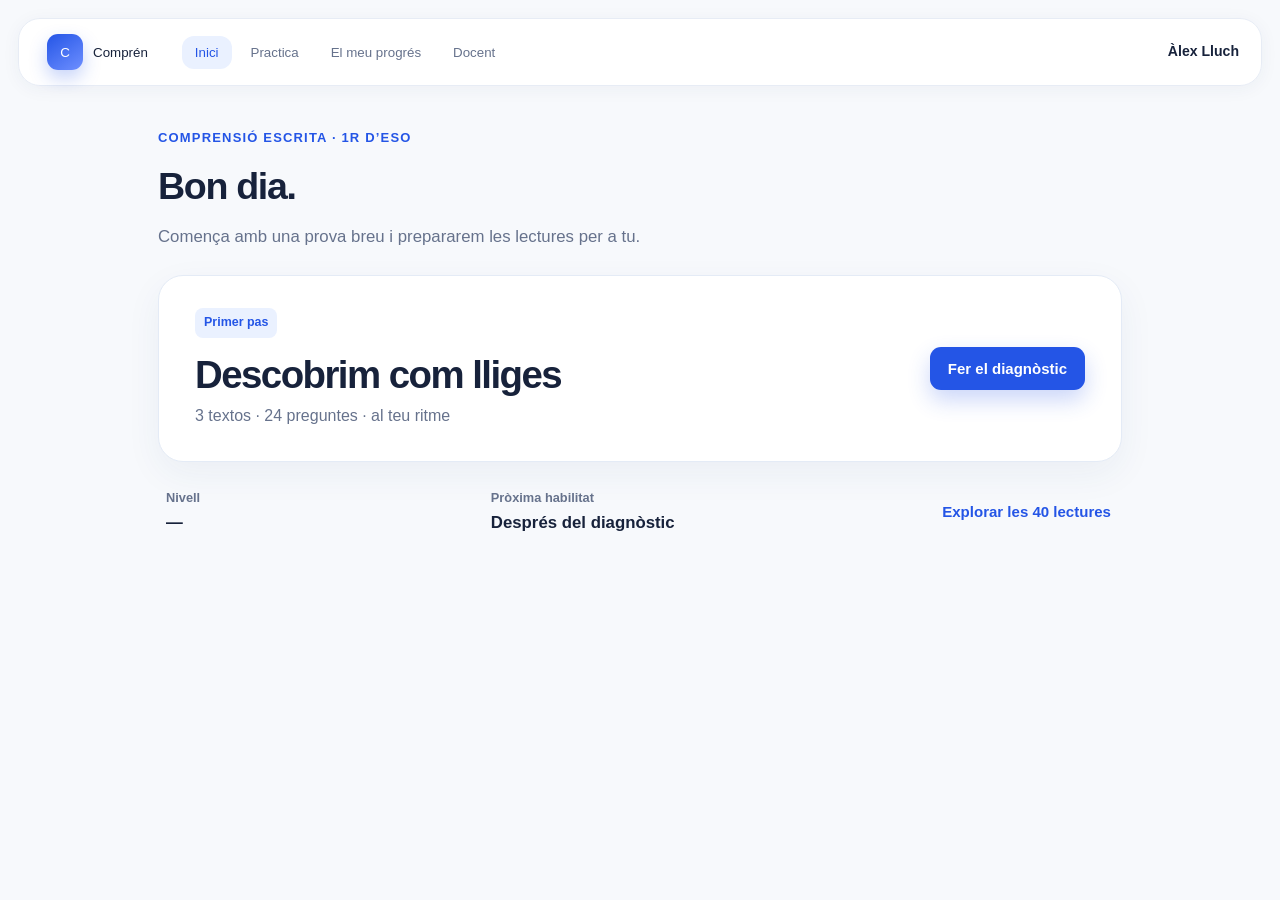
==== compren/index.html @ 8b27f5d4 "Publica Comprén: còpia del site de comprensió escrita per a 1r d’ESO" ====
<!doctype html>
<html lang="ca">
<head>
  <meta charset="utf-8">
  <meta name="viewport" content="width=device-width,initial-scale=1">
  <meta name="theme-color" content="#f3f7ff">
  <meta name="description" content="Entrenament adaptatiu de comprensió escrita en valencià per a 1r d’ESO.">
  <title>Comprén · Lectura que avança amb tu</title>
  <link rel="icon" type="image/svg+xml" href="data:image/svg+xml,%3Csvg xmlns='http://www.w3.org/2000/svg' viewBox='0 0 64 64'%3E%3Crect width='64' height='64' rx='16' fill='%232455e6'/%3E%3Cpath d='M18 17h20a8 8 0 0 1 8 8v22H26a8 8 0 0 1-8-8z' fill='white'/%3E%3Cpath d='M26 25h13M26 32h13M26 39h8' stroke='%232455e6' stroke-width='3' stroke-linecap='round'/%3E%3C/svg%3E">
  <link rel="stylesheet" href="styles.css">
</head>
<body>
  <div class="shell">
    <header class="topbar">
      <button class="brand" data-view="home" aria-label="Anar a l’inici">
        <span class="brandmark" aria-hidden="true">C</span><span>Comprén</span>
      </button>
      <nav aria-label="Navegació principal">
        <button class="nav-item active" data-view="home">Inici</button>
        <button class="nav-item" data-view="practice">Practica</button>
        <button class="nav-item" data-view="progress">El meu progrés</button>
        <button class="nav-item" data-view="teacher">Docent</button>
      </nav>
      <div class="site-credit"><strong>Àlex Lluch</strong></div>
    </header>
    <main id="app" tabindex="-1"></main>
  </div>
  <div id="toast" role="status" aria-live="polite"></div>
  <script src="bank.js"></script>
  <script src="app.js"></script>
</body>
</html>
---- compren/styles.css ----
:root{--ink:#17223b;--muted:#66728c;--line:#dfe6f2;--blue:#2455e6;--blue2:#6e8fff;--sky:#eaf1ff;--mint:#dff8ed;--green:#16845b;--amber:#fff1cf;--red:#b93d52;--white:#fff;--panel:rgba(255,255,255,.82);--shadow:0 18px 50px rgba(49,74,128,.12);font-family:Inter,ui-rounded,"SF Pro Rounded","Segoe UI",sans-serif;color:var(--ink);background:#edf3ff;font-synthesis:none}
*{box-sizing:border-box}body{margin:0;min-height:100vh;background:radial-gradient(circle at 8% 0%,#dfeaff 0,transparent 31%),radial-gradient(circle at 92% 18%,#e0faf0 0,transparent 26%),#f6f8fc;font-size:16px;line-height:1.55}.shell{max-width:1440px;margin:auto;min-height:100vh;padding:18px}.topbar{height:68px;display:flex;align-items:center;gap:28px;padding:0 22px;border:1px solid rgba(255,255,255,.8);background:rgba(255,255,255,.76);backdrop-filter:blur(22px);border-radius:22px;box-shadow:0 8px 30px rgba(54,70,110,.08);position:sticky;top:12px;z-index:20}.brand{border:0;background:none;display:flex;align-items:center;gap:10px;color:var(--ink);font:800 20px inherit;cursor:pointer}.brandmark{display:grid;place-items:center;width:36px;height:36px;border-radius:11px;background:linear-gradient(145deg,var(--blue),#6e8fff);color:#fff;box-shadow:0 8px 18px rgba(36,85,230,.26)}nav{display:flex;gap:6px;flex:1}.nav-item{border:0;background:transparent;color:var(--muted);padding:9px 13px;border-radius:12px;font:650 14px inherit;cursor:pointer}.nav-item:hover,.nav-item.active{color:var(--blue);background:var(--sky)}.profile-chip{display:flex;align-items:center;gap:8px;font-size:14px}.profile-chip span{display:grid;place-items:center;width:34px;height:34px;border-radius:50%;background:#17223b;color:#fff;font-weight:800}button{font-family:inherit}.page{max-width:1180px;margin:0 auto;padding:48px 8px 64px}.eyebrow{margin:0 0 9px;color:var(--blue);font-weight:800;font-size:13px;letter-spacing:.09em;text-transform:uppercase}.hero{display:grid;grid-template-columns:minmax(0,1.45fr) minmax(280px,.75fr);gap:22px;align-items:stretch}.hero-main,.card,.side-card,.activity-pane{background:var(--panel);border:1px solid rgba(255,255,255,.92);box-shadow:var(--shadow);border-radius:28px}.hero-main{padding:42px;min-height:330px;position:relative;overflow:hidden}.hero-main:after{content:"";position:absolute;width:240px;height:240px;border-radius:50%;background:linear-gradient(135deg,rgba(36,85,230,.14),rgba(61,213,154,.13));right:-75px;bottom:-90px}.hero h1{font-size:clamp(2.2rem,5vw,4.4rem);letter-spacing:-.055em;line-height:.98;max-width:670px;margin:0 0 20px}.lead{color:var(--muted);font-size:1.1rem;max-width:590px;margin:0 0 28px}.btn{border:0;border-radius:14px;padding:13px 18px;font-weight:800;font-size:15px;cursor:pointer;transition:.18s transform,.18s box-shadow}.btn:hover{transform:translateY(-1px)}.btn-primary{background:var(--blue);color:#fff;box-shadow:0 10px 22px rgba(36,85,230,.24)}.btn-secondary{background:#fff;color:var(--ink);border:1px solid var(--line)}.btn-ghost{background:var(--sky);color:var(--blue)}.btn:disabled{opacity:.45;cursor:not-allowed;transform:none}.hero-actions{display:flex;gap:10px;flex-wrap:wrap}.hero-side{display:grid;gap:16px}.side-card{padding:25px}.level-orbit{display:flex;align-items:center;gap:18px}.level-ring{width:88px;height:88px;border-radius:50%;display:grid;place-items:center;background:conic-gradient(var(--blue) 0 58%,#e6ebf5 58%);position:relative}.level-ring:after{content:"";position:absolute;inset:8px;background:white;border-radius:50%}.level-ring strong{z-index:1;font-size:27px}.side-card h3,.card h3{margin:0 0 5px}.side-card p,.card p{margin:0;color:var(--muted)}.streak{background:linear-gradient(145deg,#17223b,#263858);color:#fff}.streak p{color:#cdd8ed}.streak strong{font-size:2rem}.section-head{display:flex;align-items:end;justify-content:space-between;margin:42px 0 16px}.section-head h2,.page-title{margin:0;font-size:clamp(1.55rem,3vw,2.35rem);letter-spacing:-.035em}.grid3{display:grid;grid-template-columns:repeat(3,1fr);gap:16px}.card{padding:24px}.skill-icon{width:44px;height:44px;border-radius:14px;display:grid;place-items:center;background:var(--sky);color:var(--blue);font-weight:900;margin-bottom:25px}.metric{font-size:1.75rem;font-weight:850;letter-spacing:-.04em}.progress-track{height:9px;border-radius:99px;background:#e9edf5;overflow:hidden;margin-top:12px}.progress-fill{height:100%;border-radius:inherit;background:linear-gradient(90deg,var(--blue),#6e8fff)}.window{border-radius:28px;overflow:hidden;background:rgba(255,255,255,.9);border:1px solid #fff;box-shadow:var(--shadow)}.windowbar{height:48px;display:flex;align-items:center;padding:0 18px;border-bottom:1px solid var(--line);gap:8px}.dot{width:11px;height:11px;border-radius:50%}.dot.red{background:#ff6b63}.dot.amber{background:#ffc34c}.dot.green{background:#35c759}.activity-top{display:flex;justify-content:space-between;align-items:center;padding:18px 24px;background:#f9fbff;border-bottom:1px solid var(--line)}.question-count{font-size:14px;color:var(--muted);font-weight:700}.activity-grid{display:grid;grid-template-columns:minmax(0,1.12fr) minmax(340px,.88fr);min-height:600px}.reading{padding:36px 42px;border-right:1px solid var(--line);overflow:auto}.reading h1{font-size:2rem;line-height:1.15;letter-spacing:-.035em;margin:8px 0 22px}.reading-body{font-family:Georgia,"Times New Roman",serif;font-size:1.12rem;line-height:1.86;color:#26334c;white-space:pre-line}.meta-row{display:flex;gap:8px;flex-wrap:wrap}.tag{display:inline-flex;padding:5px 9px;border-radius:999px;background:var(--sky);color:var(--blue);font-size:12px;font-weight:800}.question{padding:36px;display:flex;flex-direction:column}.question h2{font-size:1.5rem;line-height:1.3;margin:12px 0 22px}.options{display:grid;gap:10px}.option{display:flex;gap:12px;align-items:flex-start;width:100%;text-align:left;border:1px solid var(--line);background:#fff;border-radius:15px;padding:14px 15px;color:var(--ink);font-size:15px;cursor:pointer}.option:hover{border-color:#9ab0f0;background:#f9fbff}.option.selected{border-color:var(--blue);background:var(--sky);box-shadow:0 0 0 2px rgba(36,85,230,.08)}.letter{flex:0 0 26px;height:26px;border-radius:8px;background:#eef2f8;display:grid;place-items:center;font-size:12px;font-weight:900}.option.selected .letter{background:var(--blue);color:#fff}.question-actions{margin-top:auto;padding-top:26px;display:flex;justify-content:space-between;gap:10px}.feedback{margin:18px 0 0;padding:15px;border-radius:15px;background:var(--amber);color:#715516}.feedback.good{background:var(--mint);color:#126647}.feedback strong{display:block;margin-bottom:3px}.diagnostic-intro{display:grid;grid-template-columns:1fr .85fr;gap:22px}.checklist{list-style:none;padding:0;margin:24px 0}.checklist li{padding:10px 0 10px 32px;position:relative}.checklist li:before{content:"✓";position:absolute;left:0;top:10px;width:22px;height:22px;border-radius:7px;background:var(--mint);color:var(--green);display:grid;place-items:center;font-weight:900}.mini-preview{background:linear-gradient(155deg,#17223b,#2c4272);color:white}.mini-preview p{color:#cfd8ed}.skill-list{display:grid;gap:15px;margin-top:22px}.skill-row{display:grid;grid-template-columns:150px 1fr 50px;gap:12px;align-items:center}.skill-row .progress-track{margin:0}.skill-row b:last-child{text-align:right}.callout{padding:20px;border-radius:20px;background:linear-gradient(125deg,var(--sky),#eefbf6);border:1px solid #dce8ff}.level-map{display:grid;grid-template-columns:repeat(6,1fr);gap:10px;margin-top:24px}.level-node{background:#fff;border:1px solid var(--line);border-radius:16px;padding:17px 12px;text-align:center}.level-node.active{color:#fff;background:var(--blue);border-color:var(--blue);transform:translateY(-4px);box-shadow:0 10px 20px rgba(36,85,230,.2)}.level-node strong{display:block;font-size:1.4rem}.table-wrap{overflow:auto;border-radius:22px;border:1px solid var(--line);background:#fff}table{width:100%;border-collapse:collapse;min-width:760px}th,td{text-align:left;padding:15px 16px;border-bottom:1px solid var(--line)}th{background:#f7f9fd;color:var(--muted);font-size:13px}td{font-size:14px}.status{font-weight:800}.status.warn{color:#b46b08}.teacher-summary{display:grid;grid-template-columns:1.4fr .6fr;gap:16px;margin-bottom:20px}.donut{width:118px;height:118px;border-radius:50%;margin:18px auto;background:conic-gradient(var(--blue) 0 41%,#43c68f 41% 68%,#ffc75b 68% 86%,#e6ebf5 86%);display:grid;place-items:center}.donut:after{content:"24";display:grid;place-items:center;background:#fff;width:76px;height:76px;border-radius:50%;font-weight:900;font-size:1.5rem}.empty{text-align:center;padding:70px 20px}.empty .skill-icon{margin:0 auto 18px}.library-grid{display:grid;grid-template-columns:repeat(3,1fr);gap:14px}.reading-card{cursor:pointer;transition:.18s transform,.18s border}.reading-card:hover{transform:translateY(-3px);border-color:#a9baf0}.reading-card .meta-row{margin-bottom:18px}#toast{position:fixed;left:50%;bottom:24px;transform:translate(-50%,20px);background:#17223b;color:#fff;padding:12px 18px;border-radius:13px;font-weight:700;opacity:0;pointer-events:none;transition:.25s;z-index:50}#toast.show{opacity:1;transform:translate(-50%,0)}
@media(max-width:900px){.topbar{gap:12px}.topbar nav{position:fixed;left:18px;right:18px;bottom:12px;height:62px;background:rgba(255,255,255,.93);backdrop-filter:blur(20px);border:1px solid #fff;border-radius:20px;padding:7px;box-shadow:var(--shadow);z-index:30}.nav-item{flex:1;font-size:12px;padding:6px}.profile-chip b{display:none}.hero,.diagnostic-intro,.teacher-summary{grid-template-columns:1fr}.hero-main{padding:30px}.grid3,.library-grid{grid-template-columns:1fr 1fr}.activity-grid{grid-template-columns:1fr}.reading{border-right:0;border-bottom:1px solid var(--line);max-height:50vh}.question{min-height:560px}.level-map{grid-template-columns:repeat(3,1fr)}.page{padding-bottom:100px}}
@media(max-width:600px){.shell{padding:10px}.topbar{height:58px;padding:0 14px;border-radius:17px}.brandmark{width:32px;height:32px}.profile-chip{margin-left:auto}.topbar>nav{left:10px;right:10px}.page{padding-top:28px}.hero-main,.side-card,.card{border-radius:22px}.hero-main{min-height:0;padding:26px 22px}.hero h1{font-size:2.45rem}.grid3,.library-grid{grid-template-columns:1fr}.activity-top{padding:14px 16px}.reading{padding:26px 22px}.question{padding:26px 20px}.skill-row{grid-template-columns:105px 1fr 42px}.level-map{grid-template-columns:repeat(2,1fr)}}
@media(prefers-reduced-motion:reduce){*{scroll-behavior:auto!important;transition:none!important}}

/* Biblioteca compacta i superfície de lectura. */
body{background:#f7f9fc}.topbar{background:rgba(255,255,255,.94);box-shadow:0 3px 18px rgba(32,50,89,.05);border:1px solid #e7ecf5}.page{padding-top:42px}.card,.window{box-shadow:0 8px 28px rgba(32,50,89,.055);border:1px solid #e8edf6}.home-page,.practice-page{max-width:980px}.quiet-intro{font-size:1.05rem;color:var(--muted);margin:9px 0 25px}.focus-card{display:flex;align-items:center;justify-content:space-between;gap:28px;background:#fff;border:1px solid #e4ebf6;border-radius:25px;padding:32px 36px;box-shadow:0 12px 36px rgba(34,62,118,.06)}.focus-card h2{font-size:clamp(1.65rem,3vw,2.45rem);line-height:1.15;letter-spacing:-.04em;margin:15px 0 7px}.focus-card p{color:var(--muted);margin:0}.focus-card .btn{white-space:nowrap}.home-quick{display:grid;grid-template-columns:1fr 1.4fr auto;gap:16px;align-items:center;padding:26px 8px}.home-quick>div{display:grid;gap:2px}.quick-label{font-size:.8rem;font-weight:700;color:var(--muted)}.home-quick strong{font-size:1.05rem}.quiet-link{background:transparent;border:0;color:var(--blue);font-size:.94rem;font-weight:750;padding:8px 3px;cursor:pointer;text-align:left}.quiet-link:hover{text-decoration:underline}.library-entry{display:flex;justify-content:space-between;align-items:center;gap:18px;margin-top:46px;border-top:1px solid var(--line);padding:26px 2px 0}.library-entry h2{margin:0;font-size:1.35rem;letter-spacing:-.025em}.library-entry p{color:var(--muted);margin:2px 0 0}.bank-panel{margin-top:22px;background:#fff;border:1px solid #e8edf6;border-radius:22px;padding:20px;box-shadow:0 8px 28px rgba(32,50,89,.045)}.bank-controls{display:flex;gap:10px}.search-wrap{flex:1}.search-wrap input,.select-wrap select{height:46px;width:100%;font:inherit;font-size:.95rem;color:var(--ink);border:1px solid var(--line);border-radius:12px;background:#fff;padding:0 14px}.search-wrap input:focus,.select-wrap select:focus{outline:2px solid #98b2ff;outline-offset:1px}.select-wrap{width:195px}.bank-count{color:var(--muted);font-size:.85rem;margin:15px 2px 6px}.bank-list{border-top:1px solid var(--line)}.bank-row{display:flex;justify-content:space-between;align-items:center;gap:15px;width:100%;padding:15px 7px;border:0;border-bottom:1px solid var(--line);background:#fff;text-align:left;cursor:pointer;color:var(--ink)}.bank-row:hover{background:#f8faff}.bank-row strong{display:block;font-size:1rem}.bank-row small{display:block;color:var(--muted);font-size:.84rem;margin-top:2px}.bank-row-meta{flex:0 0 115px;text-align:right;color:var(--muted);font-size:.83rem}.bank-pages{display:flex;justify-content:center;align-items:center;gap:14px;margin-top:18px;color:var(--muted);font-size:.88rem}.bank-pages .btn{padding:8px 13px;font-size:.88rem}.bank-empty{padding:26px;text-align:center;color:var(--muted)}.sr-only{position:absolute;width:1px;height:1px;padding:0;margin:-1px;overflow:hidden;clip:rect(0,0,0,0);white-space:nowrap;border:0}.activity-page{max-width:1280px;padding-top:22px}.activity-page .window{border-radius:22px}.activity-top{background:#fff;padding:14px 26px}.activity-progress{width:110px}.activity-grid{min-height:640px;grid-template-columns:minmax(0,1.15fr) minmax(360px,.85fr)}.reading{padding:35px 44px;background:#fff}.reading-body{font-size:1.105rem;line-height:1.82;max-width:68ch}.question{padding:36px 38px;background:#fcfdff}.question h2{font-size:1.42rem}.question .eyebrow{font-size:.8rem}.option{border-radius:12px}.tag{border-radius:8px}.focus-card .tag{font-size:.78rem}.btn{border-radius:11px}
@media(max-width:900px){.focus-card{padding:27px}.activity-grid{grid-template-columns:1fr}.activity-page .reading{max-height:52vh;overflow:auto;border-right:0;border-bottom:1px solid var(--line)}.activity-page .question{min-height:500px}.home-quick{grid-template-columns:1fr 1fr}.home-quick .quiet-link{grid-column:1/-1}}
@media(max-width:600px){.page{padding-top:26px}.focus-card{align-items:flex-start;flex-direction:column;gap:22px;padding:25px 22px}.focus-card .btn{width:100%}.library-entry{align-items:flex-start;flex-direction:column}.library-entry .btn{width:100%}.bank-panel{padding:15px}.bank-controls{flex-direction:column}.select-wrap{width:100%}.bank-row-meta{flex-basis:95px}.activity-top{padding:10px 16px}.activity-progress{width:55px}.activity-page .reading{padding:26px 22px}.activity-page .question{padding:26px 20px}}
.activity-page .question-actions{margin-top:15px;padding-top:14px;justify-content:flex-end}
.site-credit{white-space:nowrap;color:var(--ink);font-size:.88rem}.site-credit strong{font-weight:750}.bank-row-end{display:flex;align-items:center;gap:16px;flex:0 0 auto}.bank-row-open{display:inline-block;padding:2px 0;color:var(--blue);font-size:.85rem;font-weight:750}.bank-row:hover .bank-row-open,.bank-row:focus-visible .bank-row-open{text-decoration:underline}.bank-row:focus-visible,.quiet-link:focus-visible{outline:2px solid var(--blue);outline-offset:2px}#bank-panel{scroll-margin-top:105px}.activity-top .quiet-link{padding:3px 0;font-size:.86rem}
@media(max-width:600px){.site-credit{font-size:.82rem}.bank-row-end{gap:9px}.bank-row-meta{display:none}.bank-row-open{font-size:.82rem}}
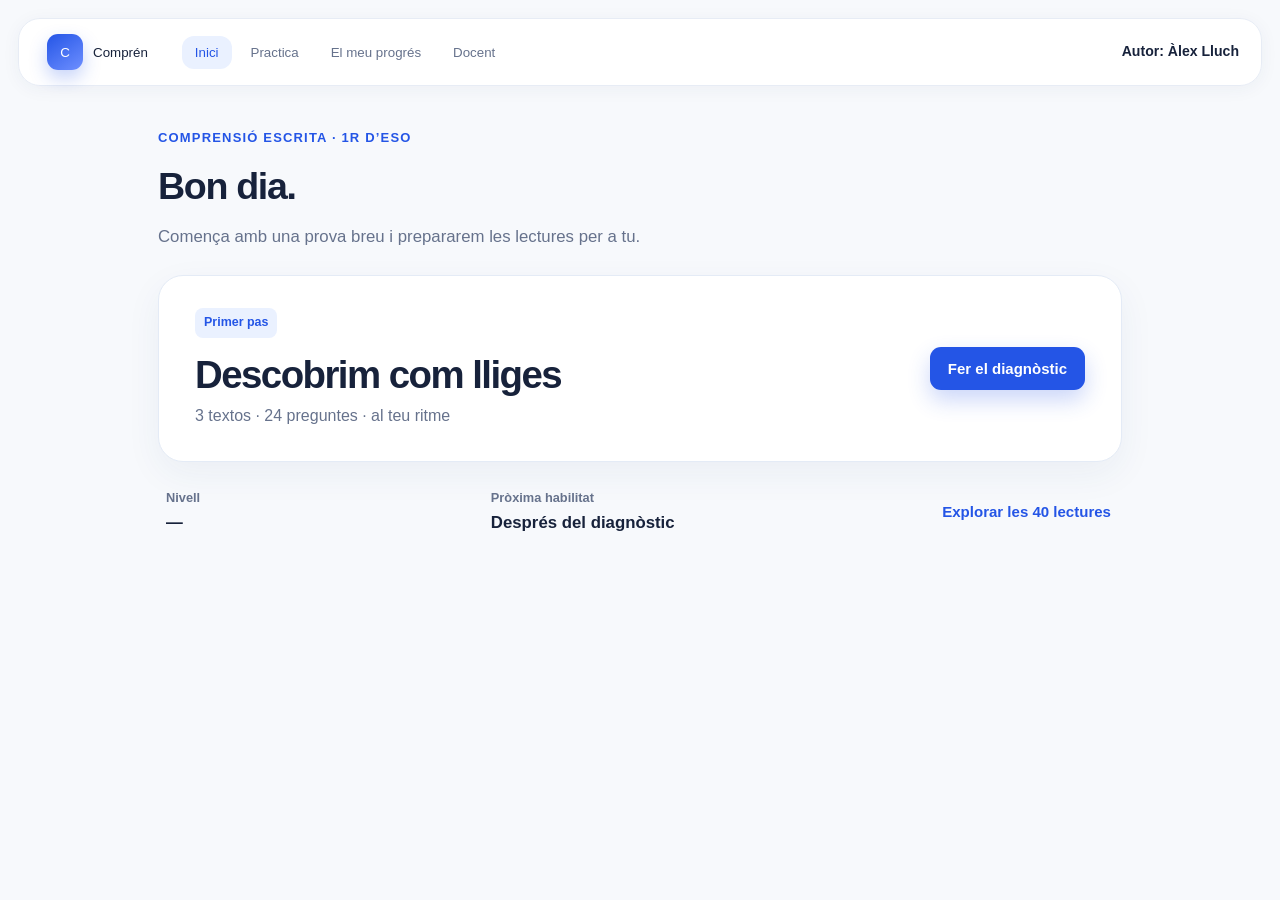
==== commit 066dea80: "Mostra el nivell de lectura i indica l’autoria d’Àlex Lluch" ====
--- a/compren/index.html
+++ b/compren/index.html
@@ -21,7 +21,7 @@
         <button class="nav-item" data-view="progress">El meu progrés</button>
         <button class="nav-item" data-view="teacher">Docent</button>
       </nav>
-      <div class="site-credit"><strong>Àlex Lluch</strong></div>
+      <div class="site-credit"><strong>Autor: Àlex Lluch</strong></div>
     </header>
     <main id="app" tabindex="-1"></main>
   </div>
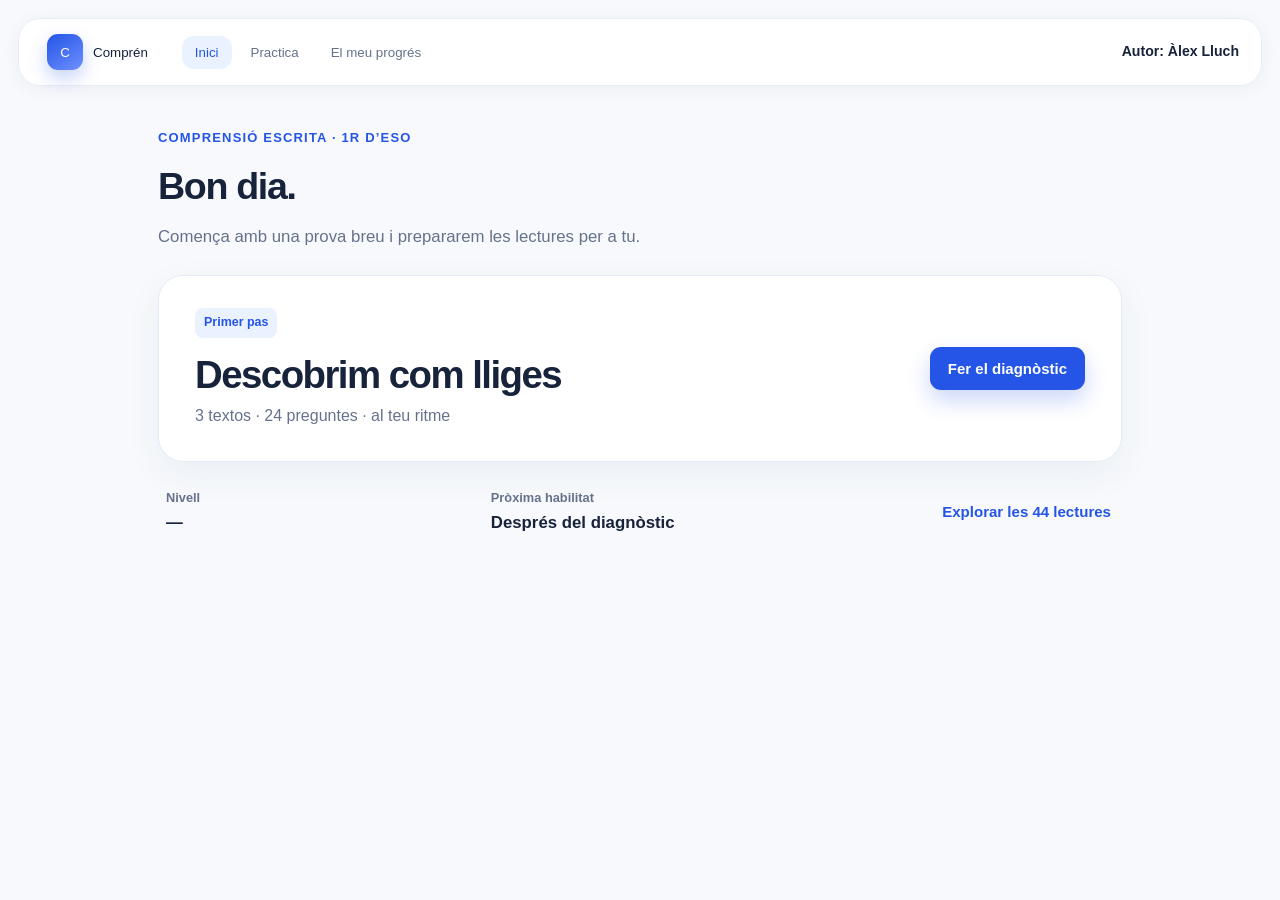
==== commit 56b7396c: "Millora el progrés i amplia les lectures de Comprén" ====
--- a/compren/index.html
+++ b/compren/index.html
@@ -19,7 +19,6 @@
         <button class="nav-item active" data-view="home">Inici</button>
         <button class="nav-item" data-view="practice">Practica</button>
         <button class="nav-item" data-view="progress">El meu progrés</button>
-        <button class="nav-item" data-view="teacher">Docent</button>
       </nav>
       <div class="site-credit"><strong>Autor: Àlex Lluch</strong></div>
     </header>
@@ -27,6 +26,7 @@
   </div>
   <div id="toast" role="status" aria-live="polite"></div>
   <script src="bank.js"></script>
+  <script src="supplement.js"></script>
   <script src="app.js"></script>
 </body>
 </html>
